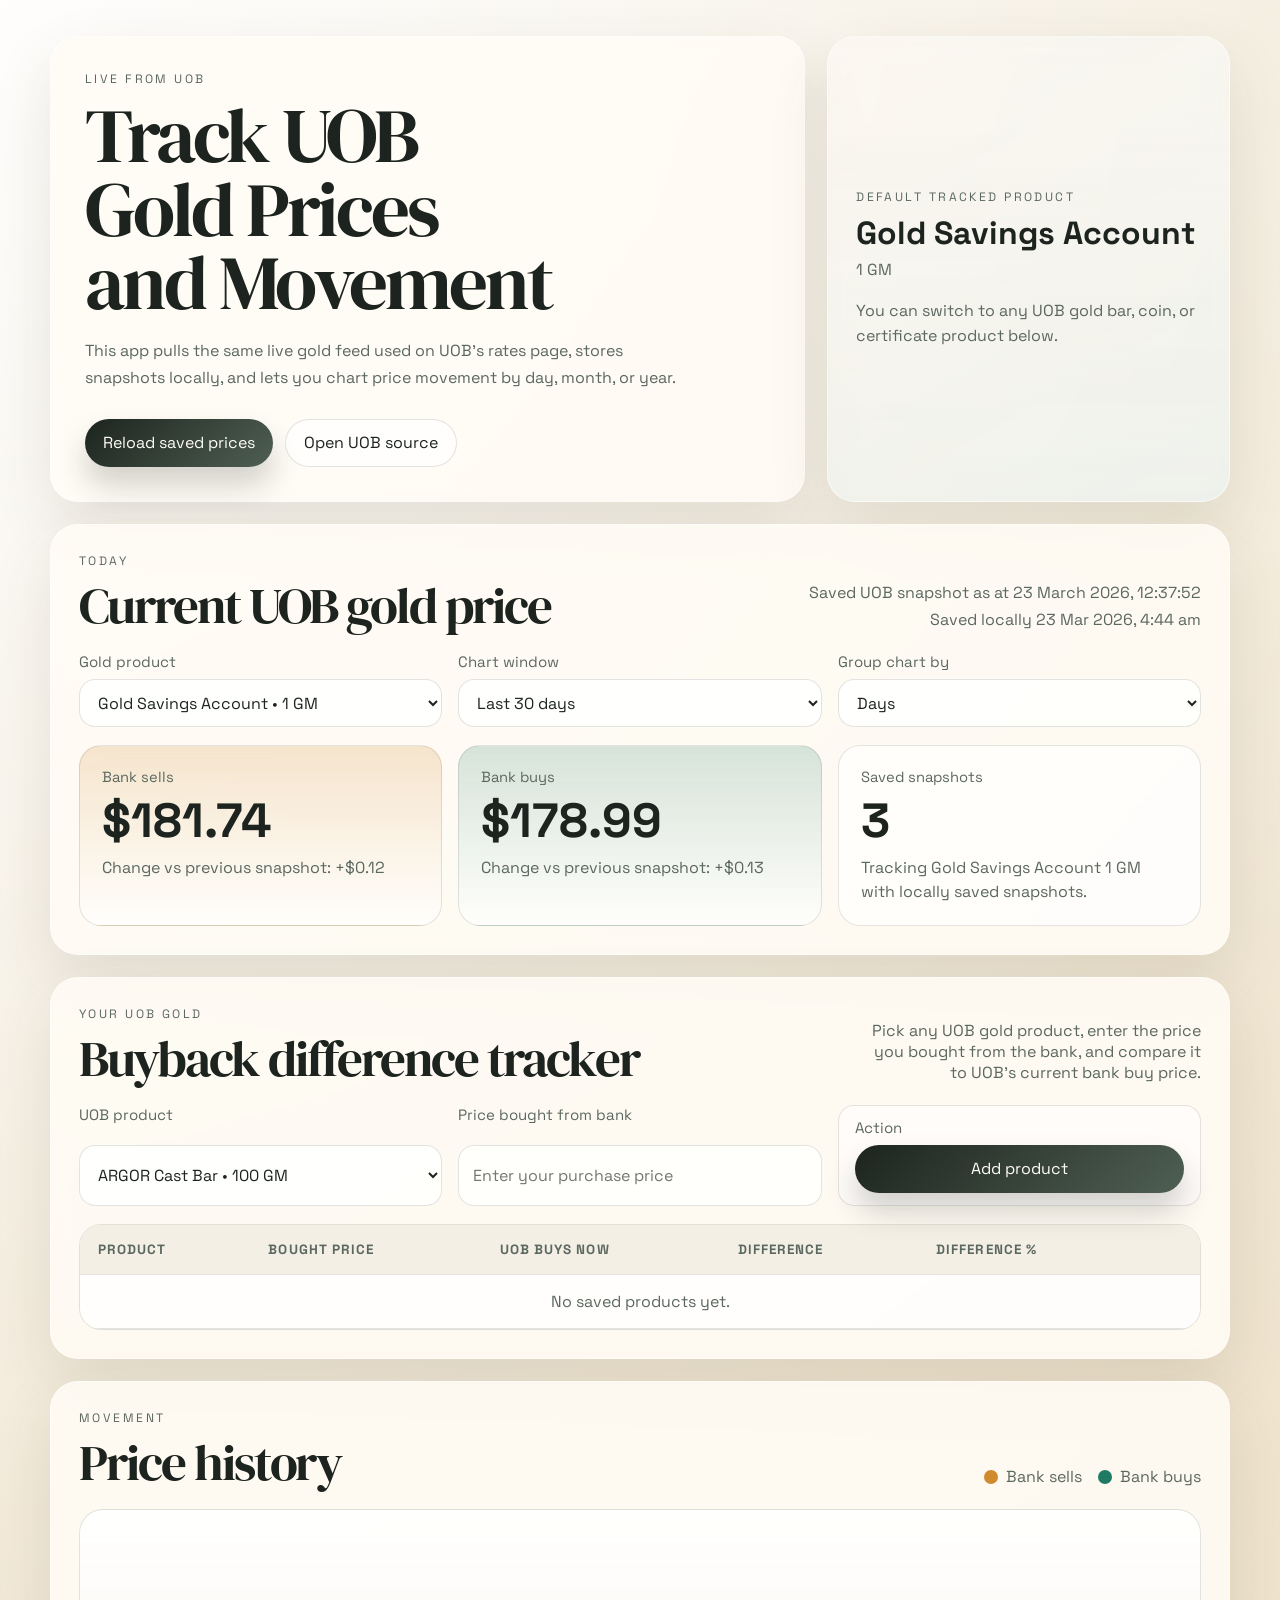
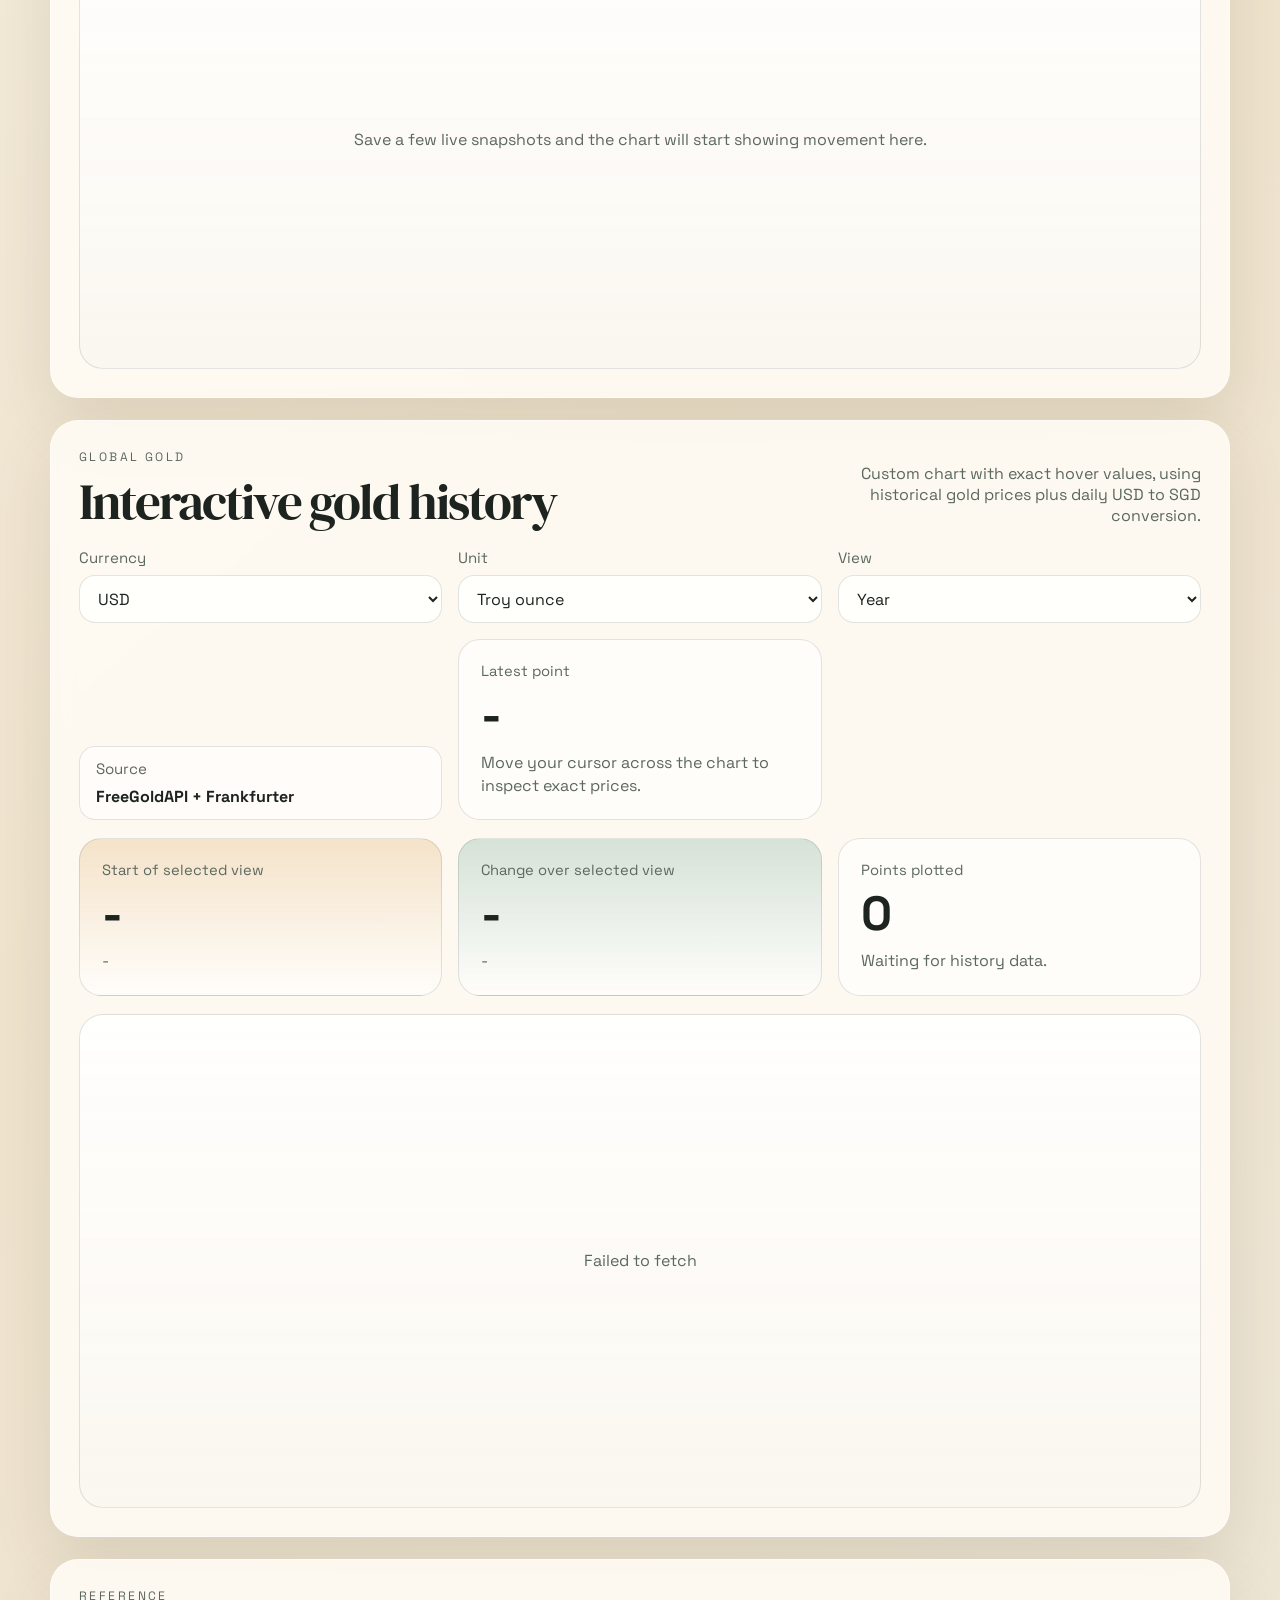
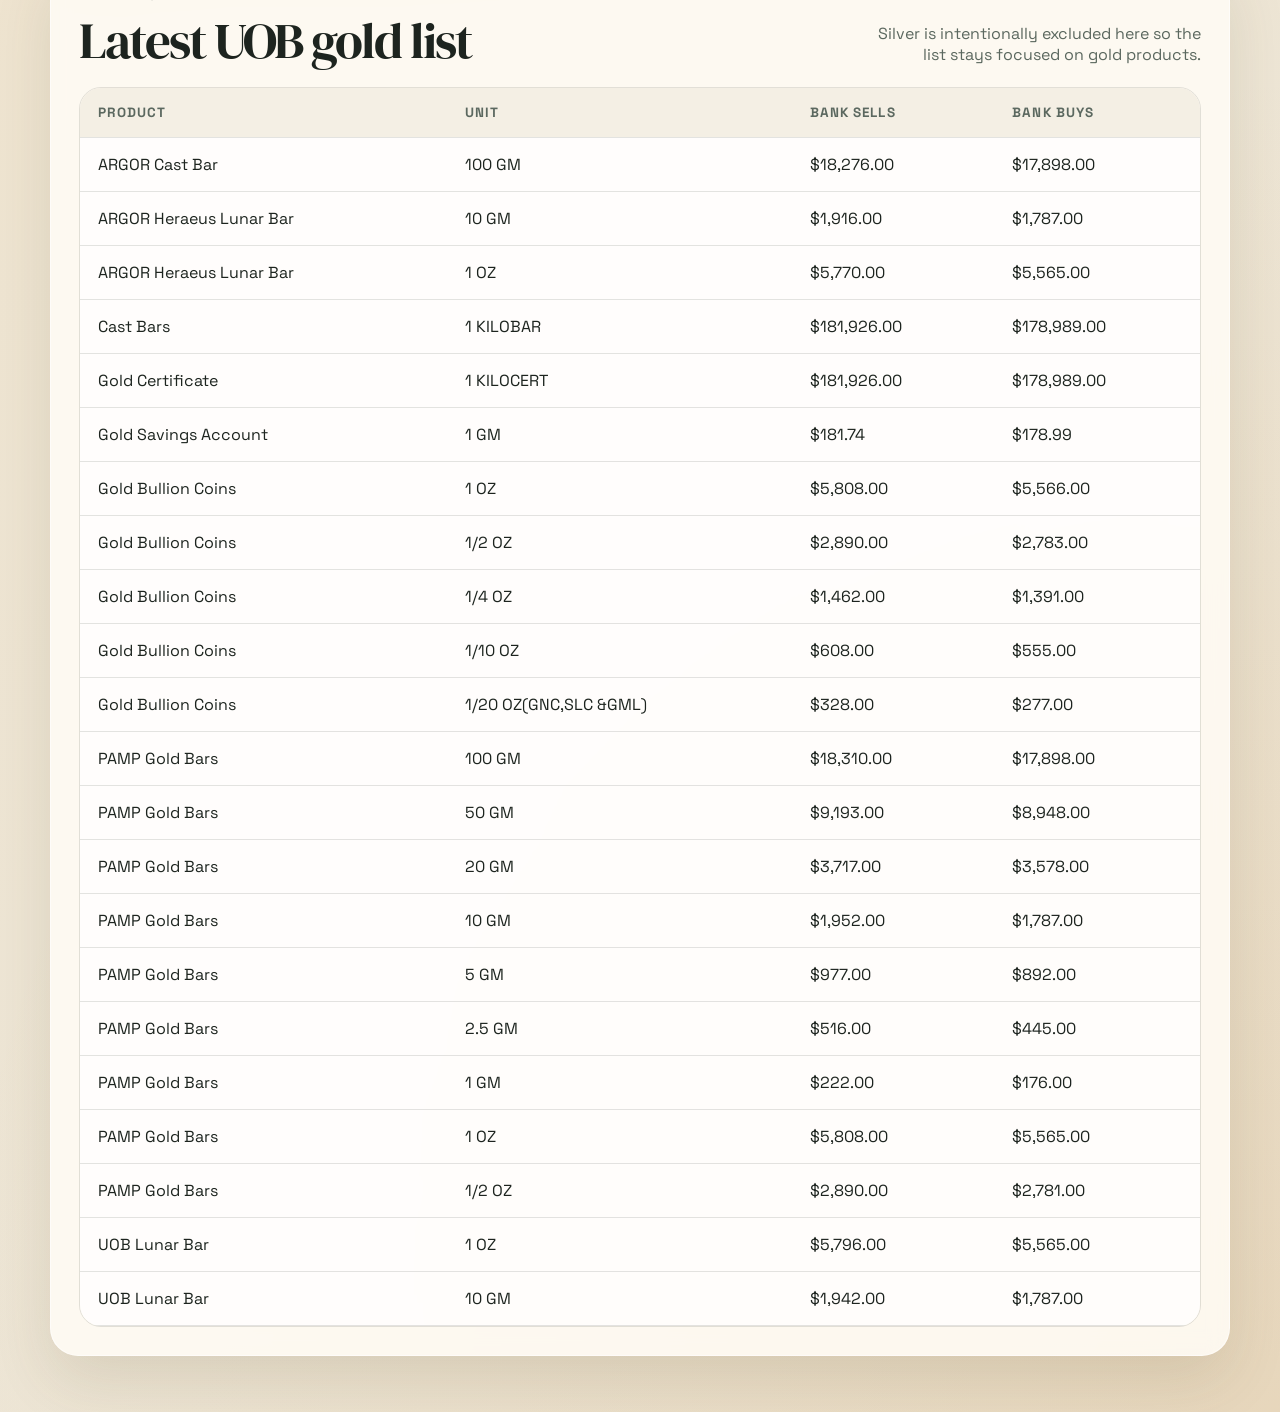
==== uob-gold-tracker/index.html @ bd1b21b4 "Add files via upload" ====
<!doctype html>
<html lang="en">
<head>
  <meta charset="utf-8">
  <meta name="viewport" content="width=device-width, initial-scale=1">
  <title>UOB Gold Tracker</title>
  <link rel="preconnect" href="https://fonts.googleapis.com">
  <link rel="preconnect" href="https://fonts.gstatic.com" crossorigin>
  <link href="https://fonts.googleapis.com/css2?family=Space+Grotesk:wght@400;500;700&family=DM+Serif+Display:ital@0;1&display=swap" rel="stylesheet">
  <link rel="stylesheet" href="styles.css">
</head>
<body>
  <div class="page-shell">
    <header class="hero">
      <div class="hero-copy">
        <p class="eyebrow">Live from UOB</p>
        <h1>Track UOB Gold Prices and Movement</h1>
        <p class="lead">
          This app pulls the same live gold feed used on UOB’s rates page, stores snapshots locally,
          and lets you chart price movement by day, month, or year.
        </p>
        <div class="hero-actions">
          <button id="refreshBtn" class="primary-button" type="button">Reload saved prices</button>
          <a class="ghost-link" href="https://www.uobgroup.com/online-rates/gold-and-silver-prices.page" target="_blank" rel="noreferrer">Open UOB source</a>
        </div>
      </div>
      <div class="hero-card">
        <p class="mini-label">Default tracked product</p>
        <strong>Gold Savings Account</strong>
        <span>1 GM</span>
        <p class="mini-note">You can switch to any UOB gold bar, coin, or certificate product below.</p>
      </div>
    </header>

    <main class="layout">
      <section class="panel spotlight-panel">
        <div class="panel-head">
          <div>
            <p class="section-kicker">Today</p>
            <h2>Current UOB gold price</h2>
          </div>
          <div class="meta-block">
            <span id="uobTimestamp">Waiting for the first fetch…</span>
            <span id="appTimestamp"></span>
          </div>
        </div>

        <div class="controls-grid">
          <label class="control">
            <span>Gold product</span>
            <select id="productSelect"></select>
          </label>
          <label class="control">
            <span>Chart window</span>
            <select id="rangeSelect">
              <option value="30">Last 30 days</option>
              <option value="90">Last 90 days</option>
              <option value="365">Last 12 months</option>
              <option value="all">All saved history</option>
            </select>
          </label>
          <label class="control">
            <span>Group chart by</span>
            <select id="granularitySelect">
              <option value="day">Days</option>
              <option value="month">Months</option>
              <option value="year">Years</option>
            </select>
          </label>
        </div>

        <div class="price-grid">
          <article class="price-card sell">
            <span class="price-label">Bank sells</span>
            <strong id="bankSellValue">-</strong>
            <span id="sellDelta" class="delta-text">Need at least two snapshots to show movement.</span>
          </article>
          <article class="price-card buy">
            <span class="price-label">Bank buys</span>
            <strong id="bankBuyValue">-</strong>
            <span id="buyDelta" class="delta-text">Snapshots are stored locally in this app.</span>
          </article>
          <article class="price-card history">
            <span class="price-label">Saved snapshots</span>
            <strong id="snapshotCount">0</strong>
            <span id="historyNote" class="delta-text">Refresh regularly to build a richer chart.</span>
          </article>
        </div>
      </section>

      <section class="panel holdings-panel">
        <div class="panel-head">
          <div>
            <p class="section-kicker">Your UOB Gold</p>
            <h2>Buyback difference tracker</h2>
          </div>
          <p class="table-note">Pick any UOB gold product, enter the price you bought from the bank, and compare it to UOB’s current bank buy price.</p>
        </div>

        <div class="controls-grid holdings-controls">
          <label class="control">
            <span>UOB product</span>
            <select id="holdingProductSelect"></select>
          </label>
          <label class="control">
            <span>Price bought from bank</span>
            <input id="holdingBoughtPriceInput" type="number" min="0" step="0.01" placeholder="Enter your purchase price">
          </label>
          <div class="control tracker-note">
            <span>Action</span>
            <button id="addHoldingBtn" class="primary-button" type="button">Add product</button>
          </div>
        </div>

        <div class="table-wrap">
          <table>
            <thead>
              <tr>
                <th>Product</th>
                <th>Bought price</th>
                <th>UOB buys now</th>
                <th>Difference</th>
                <th>Difference %</th>
                <th></th>
              </tr>
            </thead>
            <tbody id="holdingsTableBody">
              <tr class="empty-row">
                <td colspan="6">No saved products yet.</td>
              </tr>
            </tbody>
          </table>
        </div>
      </section>

      <section class="panel chart-panel">
        <div class="panel-head">
          <div>
            <p class="section-kicker">Movement</p>
            <h2>Price history</h2>
          </div>
          <div class="legend">
            <span><i class="legend-swatch sell"></i>Bank sells</span>
            <span><i class="legend-swatch buy"></i>Bank buys</span>
          </div>
        </div>
        <div class="chart-wrap">
          <canvas id="historyChart" width="1200" height="460"></canvas>
          <div id="chartEmpty" class="chart-empty">
            Save a few live snapshots and the chart will start showing movement here.
          </div>
        </div>
      </section>

      <section class="panel history-two-year-panel">
        <div class="panel-head">
          <div>
            <p class="section-kicker">Global Gold</p>
            <h2>Interactive gold history</h2>
          </div>
          <p class="table-note">Custom chart with exact hover values, using historical gold prices plus daily USD to SGD conversion.</p>
        </div>

        <div class="controls-grid secondary-controls">
          <label class="control">
            <span>Currency</span>
            <select id="globalGoldCurrencySelect">
              <option value="USD" selected>USD</option>
              <option value="SGD">SGD</option>
            </select>
          </label>
          <label class="control">
            <span>Unit</span>
            <select id="globalGoldUnitSelect">
              <option value="ozt" selected>Troy ounce</option>
              <option value="gram">Gram</option>
              <option value="kg">Kilogram</option>
            </select>
          </label>
          <label class="control">
            <span>View</span>
            <select id="globalGoldViewSelect">
              <option value="day">Day</option>
              <option value="month">Month</option>
              <option value="year" selected>Year</option>
            </select>
          </label>
          <div class="control tracker-note">
            <span>Source</span>
            <strong>FreeGoldAPI + Frankfurter</strong>
          </div>
          <article class="price-card history compact-card">
            <span class="price-label">Latest point</span>
            <strong id="globalGoldLatestValue">-</strong>
            <span id="globalGoldNote" class="delta-text">Move your cursor across the chart to inspect exact prices.</span>
          </article>
        </div>

        <div class="price-grid secondary-price-grid">
          <article class="price-card sell">
            <span class="price-label">Start of selected view</span>
            <strong id="globalGoldStartValue">-</strong>
            <span id="globalGoldStartDate" class="delta-text">-</span>
          </article>
          <article class="price-card buy">
            <span class="price-label">Change over selected view</span>
            <strong id="globalGoldChangeValue">-</strong>
            <span id="globalGoldChangeDate" class="delta-text">-</span>
          </article>
          <article class="price-card history">
            <span class="price-label">Points plotted</span>
            <strong id="globalGoldPointCount">0</strong>
            <span id="globalGoldUpdatedAt" class="delta-text">Waiting for history data.</span>
          </article>
        </div>

        <div class="chart-wrap goldprice-widget-wrap">
          <div class="custom-chart-shell" id="globalGoldChartShell">
            <canvas id="globalGoldChart" width="1200" height="460"></canvas>
            <div id="globalGoldTooltip" class="chart-tooltip chart-tooltip-hidden"></div>
          </div>
          <div id="globalGoldEmpty" class="chart-empty">Loading global gold history…</div>
        </div>
      </section>

      <section class="panel table-panel">
        <div class="panel-head">
          <div>
            <p class="section-kicker">Reference</p>
            <h2>Latest UOB gold list</h2>
          </div>
          <p class="table-note">Silver is intentionally excluded here so the list stays focused on gold products.</p>
        </div>
        <div class="table-wrap">
          <table>
            <thead>
              <tr>
                <th>Product</th>
                <th>Unit</th>
                <th>Bank sells</th>
                <th>Bank buys</th>
              </tr>
            </thead>
            <tbody id="latestTableBody">
              <tr class="empty-row">
                <td colspan="4">No UOB data loaded yet.</td>
              </tr>
            </tbody>
          </table>
        </div>
      </section>
    </main>
  </div>

  <script src="app.js"></script>
</body>
</html>
---- uob-gold-tracker/styles.css ----
:root {
  --bg: #f4efe5;
  --bg-strong: #e7dbc6;
  --panel: rgba(255, 252, 245, 0.88);
  --text: #1d241f;
  --muted: #5b685f;
  --line: rgba(29, 36, 31, 0.12);
  --gold: #d08b2e;
  --gold-soft: rgba(208, 139, 46, 0.14);
  --green: #1f7a64;
  --green-soft: rgba(31, 122, 100, 0.14);
  --shadow: 0 24px 60px rgba(77, 62, 29, 0.12);
}

* {
  box-sizing: border-box;
}

body {
  margin: 0;
  min-height: 100vh;
  font-family: "Space Grotesk", sans-serif;
  color: var(--text);
  background:
    radial-gradient(circle at top left, rgba(255, 255, 255, 0.9), transparent 34%),
    radial-gradient(circle at bottom right, rgba(208, 139, 46, 0.18), transparent 28%),
    linear-gradient(140deg, #f6f1e6 0%, #efe3cd 46%, #ece7db 100%);
}

button,
input,
select,
a {
  font: inherit;
}

.page-shell {
  width: min(1180px, calc(100% - 32px));
  margin: 0 auto;
  padding: 36px 0 56px;
}

.hero {
  display: grid;
  grid-template-columns: minmax(0, 1.5fr) minmax(280px, 0.8fr);
  gap: 22px;
  align-items: stretch;
  margin-bottom: 22px;
}

.hero-copy,
.hero-card,
.panel {
  background: var(--panel);
  backdrop-filter: blur(10px);
  border: 1px solid rgba(255, 255, 255, 0.55);
  border-radius: 28px;
  box-shadow: var(--shadow);
}

.hero-copy {
  padding: 34px;
}

.eyebrow,
.section-kicker,
.mini-label {
  margin: 0 0 12px;
  text-transform: uppercase;
  letter-spacing: 0.2em;
  font-size: 0.76rem;
  color: var(--muted);
}

.hero h1,
.panel h2 {
  margin: 0;
  font-family: "DM Serif Display", serif;
  font-weight: 400;
  line-height: 0.96;
  letter-spacing: -0.04em;
}

.hero h1 {
  font-size: clamp(2.8rem, 6vw, 5.4rem);
  max-width: 12ch;
}

.lead {
  max-width: 62ch;
  margin: 18px 0 0;
  color: var(--muted);
  line-height: 1.65;
}

.hero-actions {
  display: flex;
  flex-wrap: wrap;
  gap: 12px;
  margin-top: 28px;
}

.primary-button,
.ghost-link {
  display: inline-flex;
  align-items: center;
  justify-content: center;
  min-height: 48px;
  padding: 0 18px;
  border-radius: 999px;
  text-decoration: none;
  transition: transform 160ms ease, box-shadow 160ms ease, background 160ms ease;
}

.primary-button {
  border: 0;
  background: linear-gradient(135deg, #1d241f 0%, #4f5f52 100%);
  color: #fffdf7;
  box-shadow: 0 18px 30px rgba(29, 36, 31, 0.2);
  cursor: pointer;
}

.primary-button:disabled {
  opacity: 0.7;
  cursor: progress;
}

.ghost-link {
  border: 1px solid var(--line);
  color: var(--text);
  background: rgba(255, 255, 255, 0.62);
}

.primary-button:hover,
.ghost-link:hover {
  transform: translateY(-1px);
}

.hero-card {
  padding: 28px;
  display: flex;
  flex-direction: column;
  justify-content: center;
  background:
    linear-gradient(180deg, rgba(255, 255, 255, 0.72), rgba(255, 255, 255, 0.62)),
    linear-gradient(150deg, rgba(208, 139, 46, 0.18), rgba(31, 122, 100, 0.16));
}

.hero-card strong {
  font-size: 2rem;
  line-height: 1.05;
}

.hero-card span {
  margin-top: 8px;
  color: var(--muted);
}

.mini-note {
  margin: 18px 0 0;
  color: var(--muted);
  line-height: 1.6;
}

.layout {
  display: grid;
  gap: 22px;
}

.panel {
  padding: 28px;
}

.panel-head {
  display: flex;
  justify-content: space-between;
  align-items: end;
  gap: 18px;
  margin-bottom: 22px;
}

.panel h2 {
  font-size: clamp(2rem, 4vw, 3.2rem);
}

.meta-block {
  display: grid;
  gap: 6px;
  text-align: right;
  color: var(--muted);
}

.controls-grid,
.price-grid {
  display: grid;
  gap: 16px;
}

.controls-grid {
  grid-template-columns: repeat(3, minmax(0, 1fr));
}

.control {
  display: grid;
  gap: 8px;
  color: var(--muted);
}

.tracker-note {
  align-self: end;
  min-height: 48px;
  padding: 12px 16px;
  border-radius: 16px;
  border: 1px solid var(--line);
  background: rgba(255, 255, 255, 0.6);
}

.tracker-note strong {
  color: var(--text);
  font-size: 1rem;
}

.compact-card strong {
  font-size: clamp(1.5rem, 3vw, 2.1rem);
}

.control span {
  font-size: 0.94rem;
}

select {
  width: 100%;
  min-height: 48px;
  border-radius: 16px;
  border: 1px solid var(--line);
  background: rgba(255, 255, 255, 0.78);
  padding: 0 14px;
  color: var(--text);
}

input[type="number"] {
  width: 100%;
  min-height: 48px;
  border-radius: 16px;
  border: 1px solid var(--line);
  background: rgba(255, 255, 255, 0.78);
  padding: 0 14px;
  color: var(--text);
}

.price-grid {
  grid-template-columns: repeat(3, minmax(0, 1fr));
  margin-top: 18px;
}

.price-card {
  border-radius: 22px;
  padding: 22px;
  border: 1px solid var(--line);
  background: rgba(255, 255, 255, 0.65);
}

.price-card.sell {
  background: linear-gradient(180deg, rgba(208, 139, 46, 0.2), rgba(255, 255, 255, 0.68));
}

.price-card.buy {
  background: linear-gradient(180deg, rgba(31, 122, 100, 0.18), rgba(255, 255, 255, 0.68));
}

.price-label {
  display: block;
  font-size: 0.92rem;
  color: var(--muted);
  margin-bottom: 10px;
}

.price-card strong {
  display: block;
  font-size: clamp(1.8rem, 4vw, 3rem);
  line-height: 1.05;
}

.delta-text {
  display: block;
  margin-top: 10px;
  color: var(--muted);
  line-height: 1.45;
}

.legend {
  display: flex;
  gap: 16px;
  flex-wrap: wrap;
  color: var(--muted);
}

.legend span {
  display: inline-flex;
  align-items: center;
  gap: 8px;
}

.legend-swatch {
  width: 14px;
  height: 14px;
  border-radius: 999px;
  display: inline-block;
}

.legend-swatch.sell {
  background: var(--gold);
}

.legend-swatch.buy {
  background: var(--green);
}

.chart-wrap {
  position: relative;
  overflow: auto;
  border-radius: 24px;
  border: 1px solid var(--line);
  background:
    linear-gradient(180deg, rgba(255, 255, 255, 0.84), rgba(250, 247, 240, 0.92));
  min-height: 460px;
}

.history-two-year-panel .chart-wrap {
  margin-top: 18px;
}

.goldprice-widget-wrap {
  display: block;
  padding: 16px;
}

.custom-chart-shell {
  width: 100%;
  min-height: 460px;
  position: relative;
}

.chart-empty-hidden {
  display: none;
}

.chart-tooltip {
  position: absolute;
  min-width: 150px;
  padding: 10px 12px;
  border-radius: 14px;
  background: rgba(29, 36, 31, 0.92);
  color: #fffdf7;
  box-shadow: 0 16px 32px rgba(29, 36, 31, 0.28);
  pointer-events: none;
  display: grid;
  gap: 4px;
}

.chart-tooltip strong {
  font-size: 1rem;
}

.chart-tooltip span {
  font-size: 0.84rem;
  color: rgba(255, 253, 247, 0.82);
}

.chart-tooltip-hidden {
  display: none;
}

canvas {
  width: 100%;
  height: auto;
  display: block;
}

.chart-empty {
  position: absolute;
  inset: 0;
  display: grid;
  place-items: center;
  padding: 24px;
  text-align: center;
  color: var(--muted);
}

.table-note {
  margin: 0;
  color: var(--muted);
  max-width: 34ch;
  text-align: right;
}

.table-wrap {
  overflow: auto;
  border-radius: 22px;
  border: 1px solid var(--line);
}

.holdings-controls {
  margin-bottom: 18px;
}

.table-action-button {
  min-height: 36px;
  padding: 0 12px;
  border-radius: 999px;
  border: 1px solid var(--line);
  background: rgba(255, 255, 255, 0.7);
  cursor: pointer;
}

.positive-cell {
  color: #1f7a64;
  font-weight: 600;
}

.negative-cell {
  color: #b0502f;
  font-weight: 600;
}

table {
  width: 100%;
  border-collapse: collapse;
  min-width: 680px;
  background: rgba(255, 255, 255, 0.72);
}

th,
td {
  text-align: left;
  padding: 16px 18px;
  border-bottom: 1px solid var(--line);
}

th {
  font-size: 0.84rem;
  letter-spacing: 0.08em;
  text-transform: uppercase;
  color: var(--muted);
  background: rgba(231, 219, 198, 0.44);
}

.empty-row td {
  text-align: center;
  color: var(--muted);
}

@media (max-width: 920px) {
  .hero,
  .controls-grid,
  .price-grid {
    grid-template-columns: 1fr;
  }

  .panel-head {
    align-items: start;
    flex-direction: column;
  }

  .meta-block,
  .table-note {
    text-align: left;
  }
}

@media (max-width: 640px) {
  .page-shell {
    width: min(100% - 20px, 1180px);
    padding-top: 20px;
  }

  .hero-copy,
  .hero-card,
  .panel {
    padding: 22px;
    border-radius: 24px;
  }

  .hero h1 {
    max-width: none;
  }
}
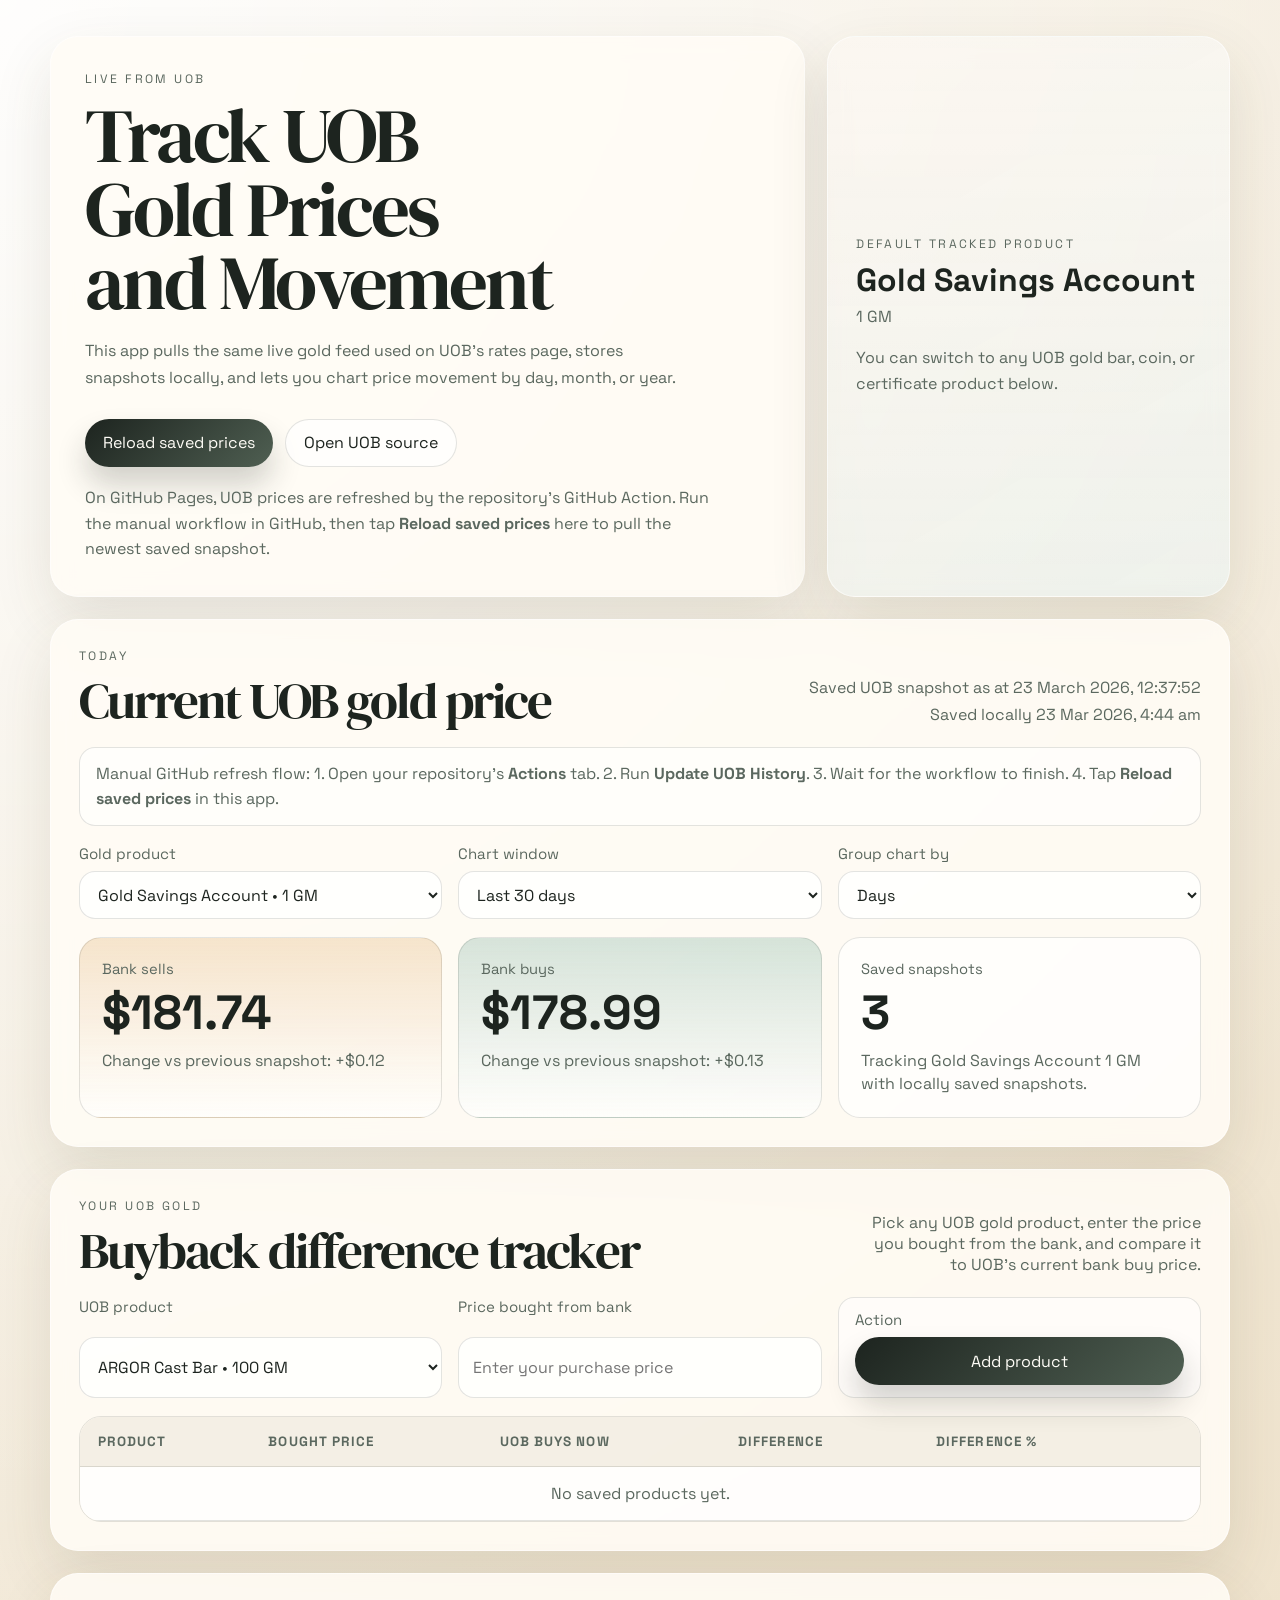
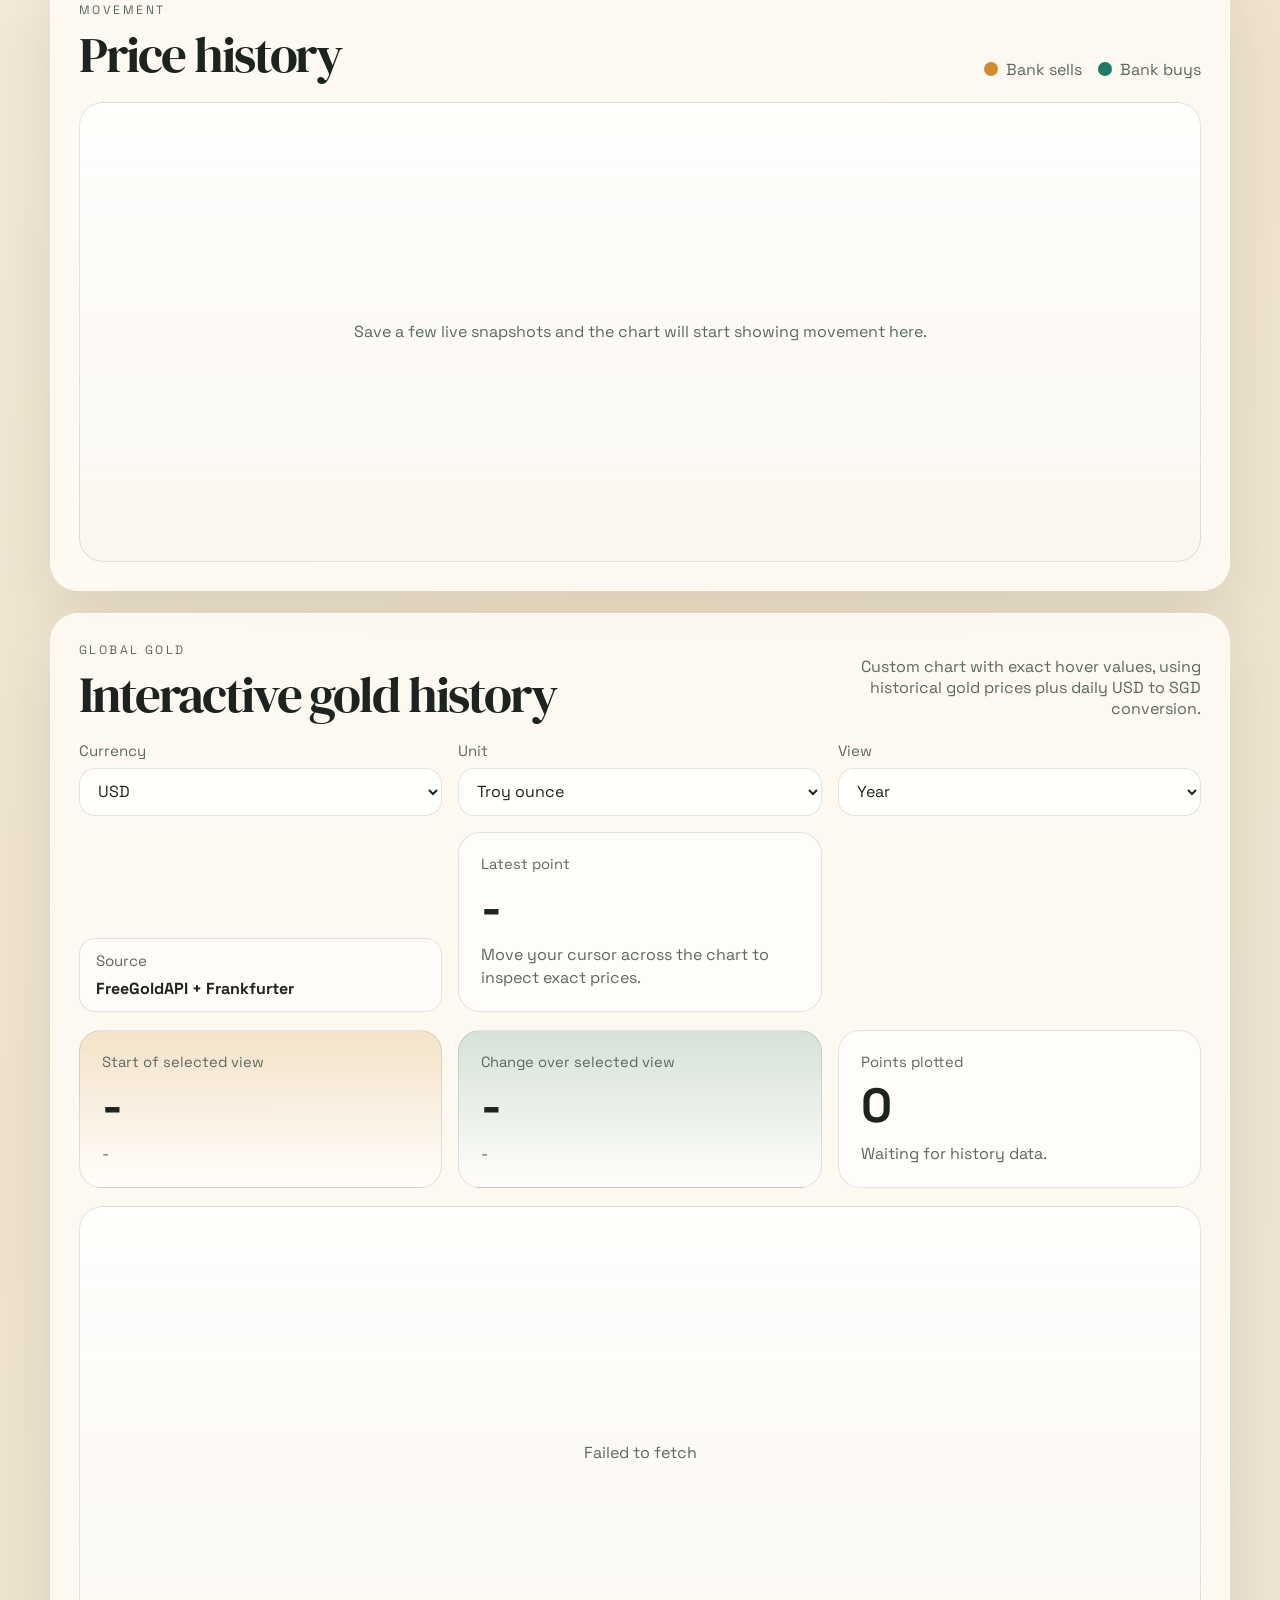
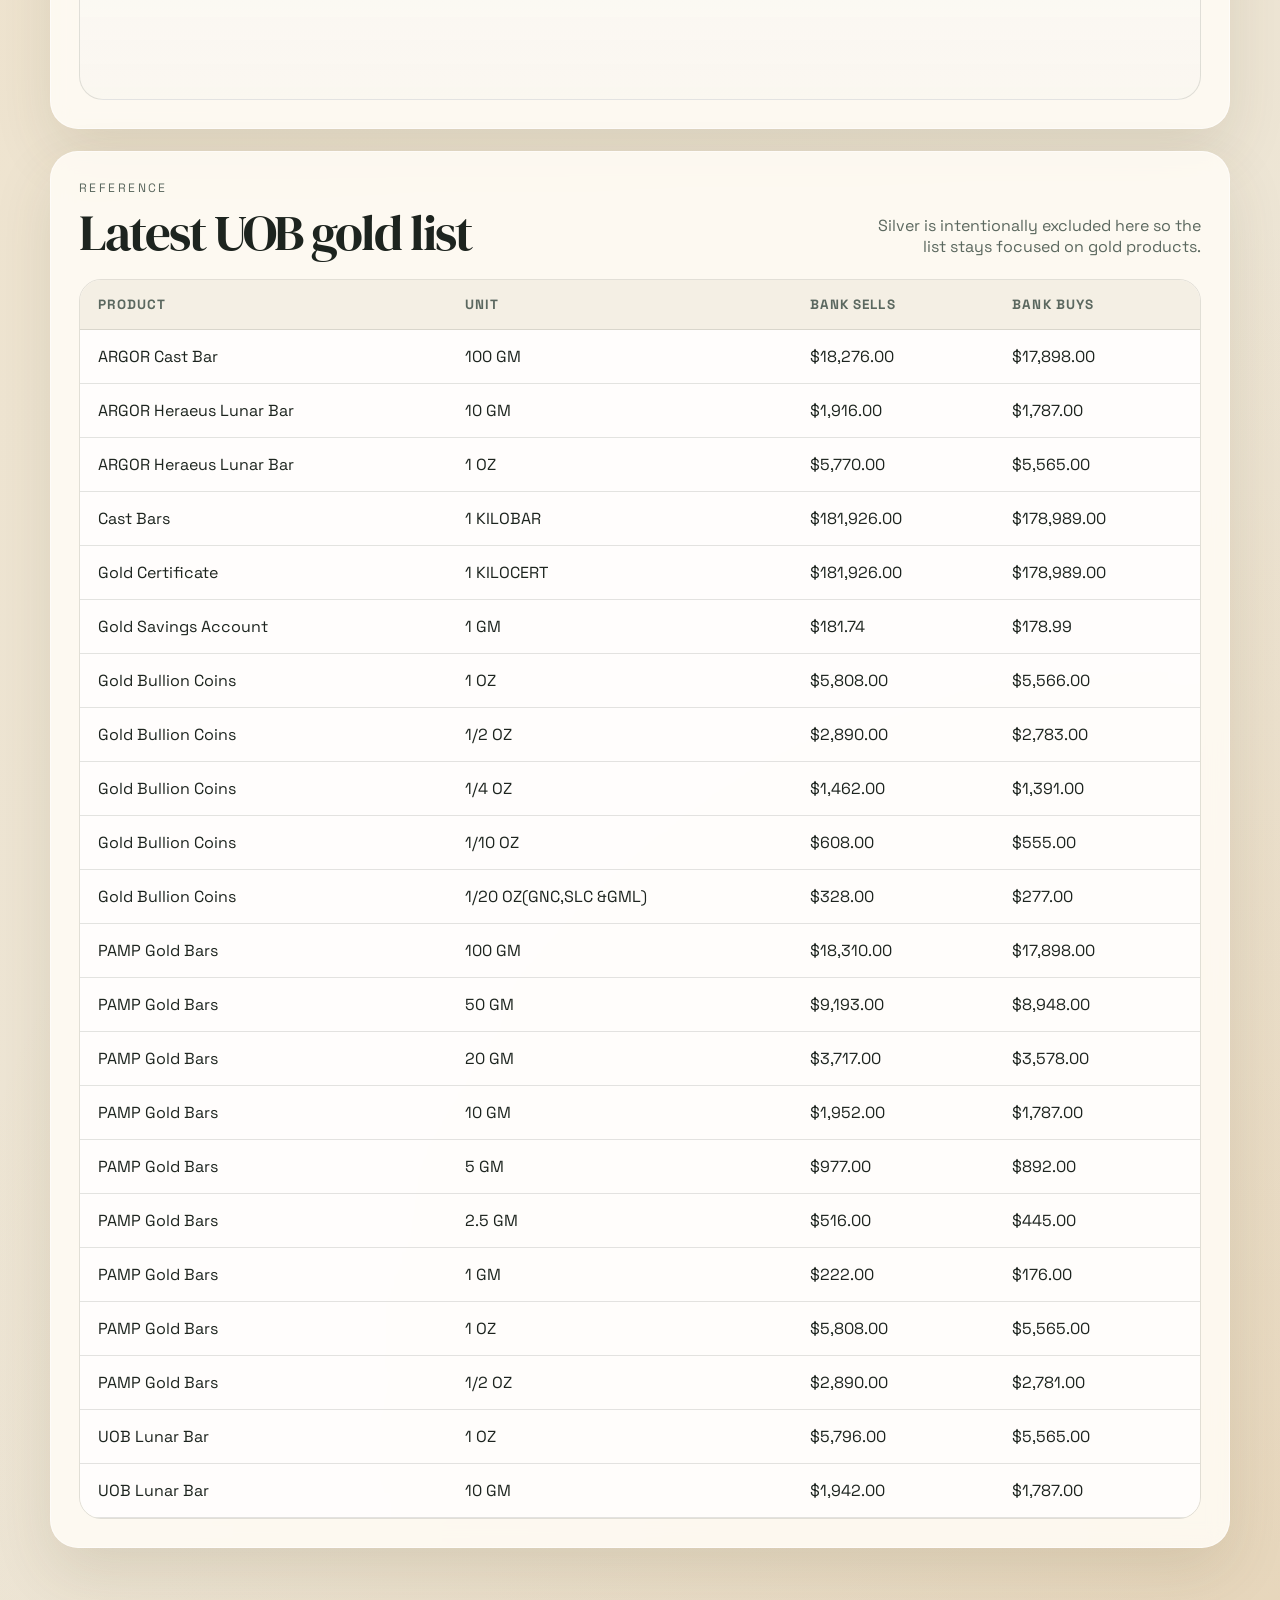
==== commit 43624afc: "Add files via upload" ====
--- a/uob-gold-tracker/index.html
+++ b/uob-gold-tracker/index.html
@@ -23,6 +23,10 @@
           <button id="refreshBtn" class="primary-button" type="button">Reload saved prices</button>
           <a class="ghost-link" href="https://www.uobgroup.com/online-rates/gold-and-silver-prices.page" target="_blank" rel="noreferrer">Open UOB source</a>
         </div>
+        <p class="hero-helper">
+          On GitHub Pages, UOB prices are refreshed by the repository’s GitHub Action. Run the manual workflow in GitHub, then tap
+          <strong>Reload saved prices</strong> here to pull the newest saved snapshot.
+        </p>
       </div>
       <div class="hero-card">
         <p class="mini-label">Default tracked product</p>
@@ -43,6 +47,14 @@
             <span id="uobTimestamp">Waiting for the first fetch…</span>
             <span id="appTimestamp"></span>
           </div>
+        </div>
+
+        <div class="panel-note">
+          Manual GitHub refresh flow:
+          1. Open your repository’s <strong>Actions</strong> tab.
+          2. Run <strong>Update UOB History</strong>.
+          3. Wait for the workflow to finish.
+          4. Tap <strong>Reload saved prices</strong> in this app.
         </div>
 
         <div class="controls-grid">
--- a/uob-gold-tracker/styles.css
+++ b/uob-gold-tracker/styles.css
@@ -93,6 +93,13 @@
   line-height: 1.65;
 }
 
+.hero-helper {
+  margin: 18px 0 0;
+  color: var(--muted);
+  line-height: 1.6;
+  max-width: 64ch;
+}
+
 .hero-actions {
   display: flex;
   flex-wrap: wrap;
@@ -190,6 +197,16 @@
   color: var(--muted);
 }
 
+.panel-note {
+  margin-bottom: 18px;
+  padding: 14px 16px;
+  border-radius: 16px;
+  border: 1px solid var(--line);
+  background: rgba(255, 255, 255, 0.58);
+  color: var(--muted);
+  line-height: 1.55;
+}
+
 .controls-grid,
 .price-grid {
   display: grid;
